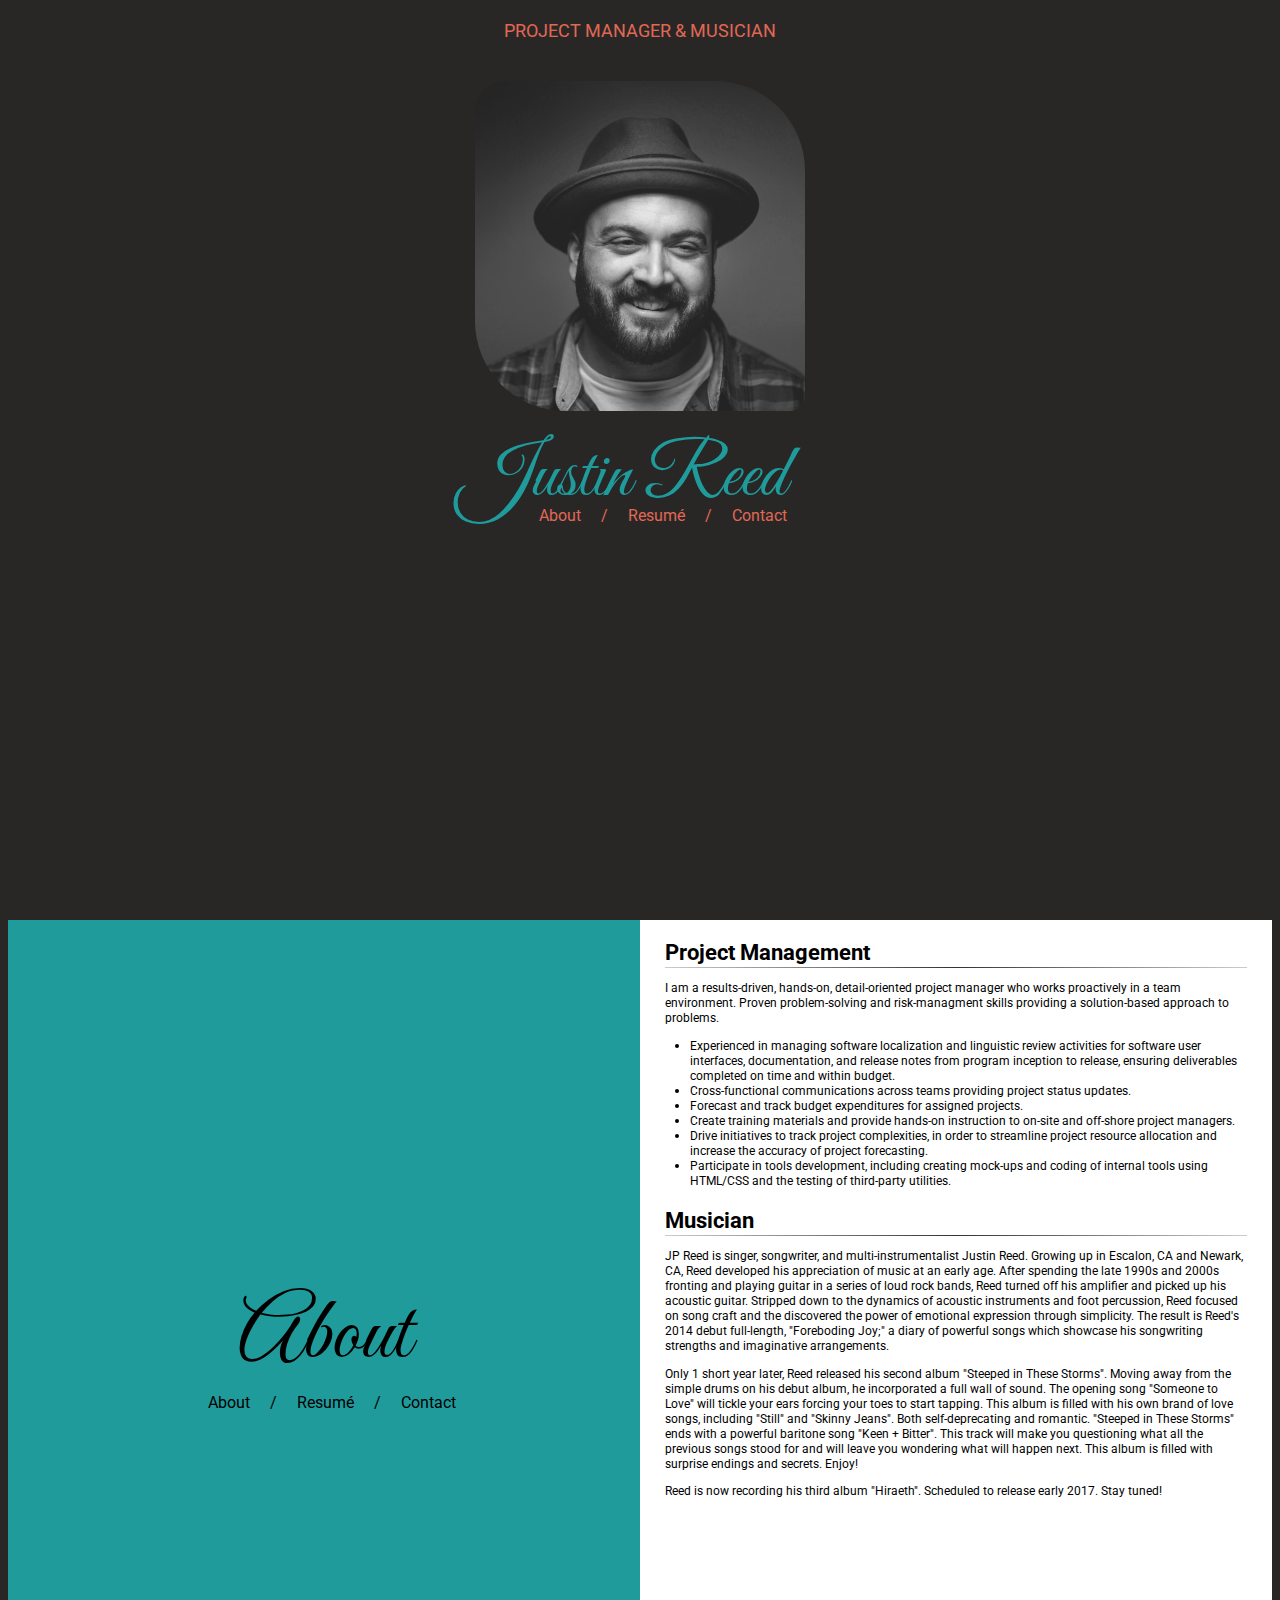
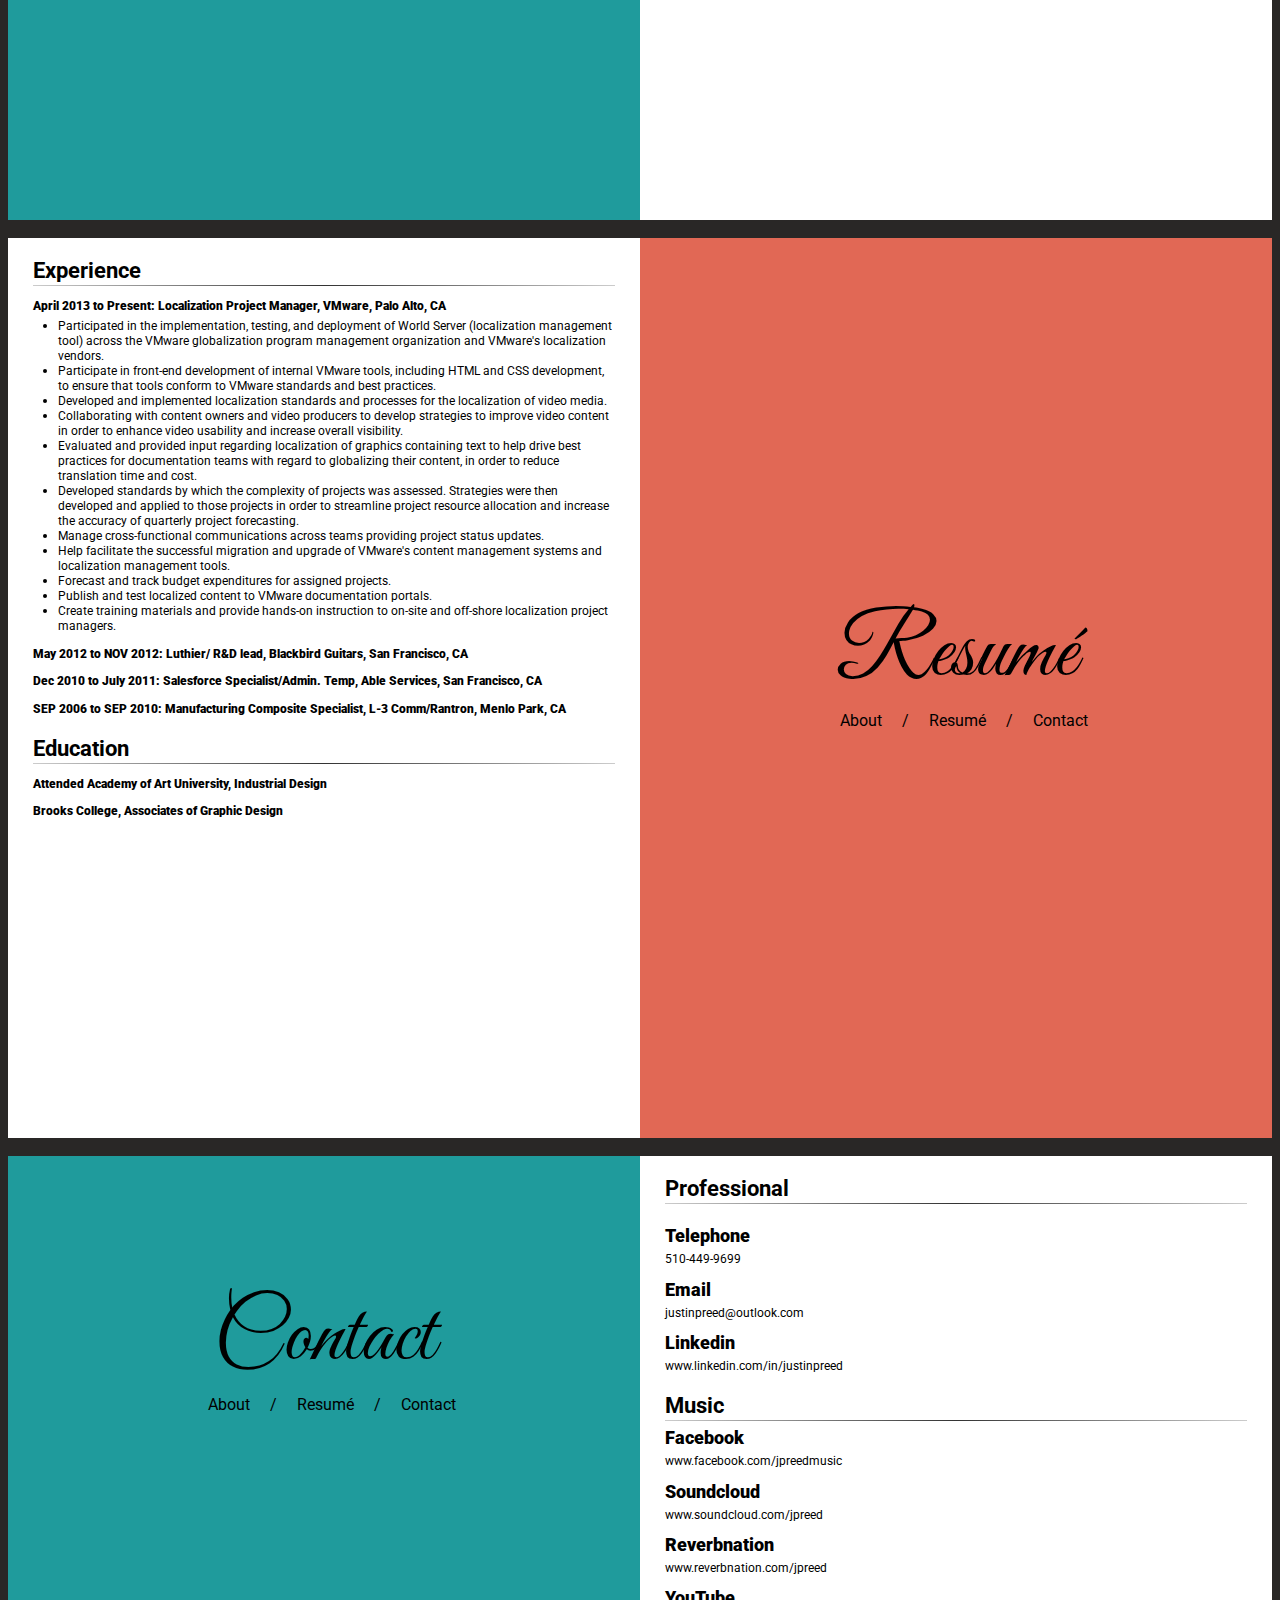
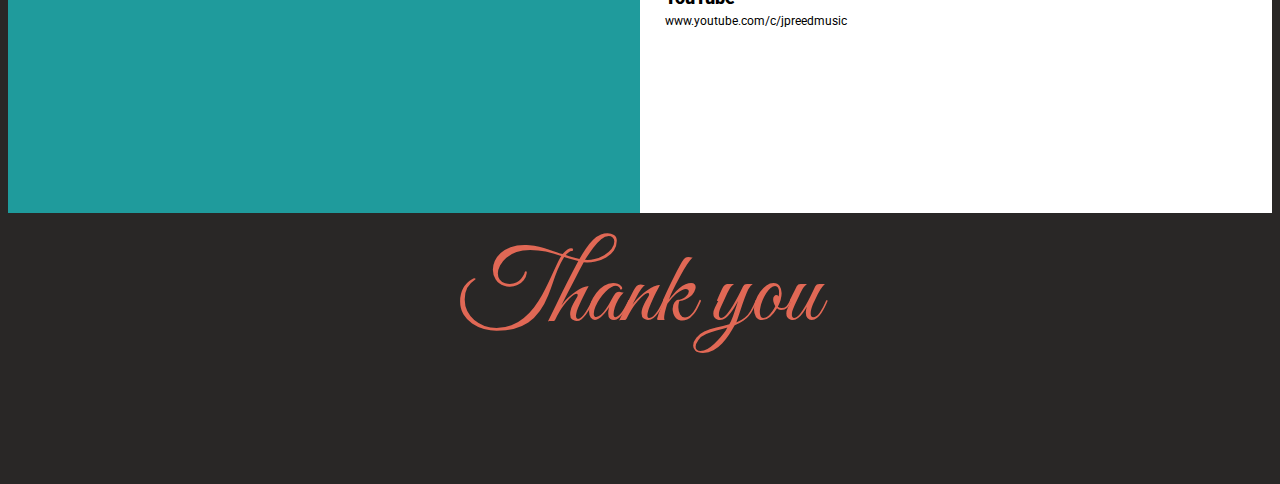
==== unit_9/index.html @ cbc04bd0 "Final Project" ====
<!DOCTYPE html>
<html>
<head>
	<title>Justin Reed</title>

	<link rel="stylesheet" type="text/css" href="css/style.css">
</head>
<body>
	<meta name="viewport" content="width=device-width, initial-scale=1">
	<div id="wrapper" class="clearfix">
		<div id="intro">
			<header>PROJECT MANAGER & MUSICIAN</header>
			<img src="img/me.jpg">
			<h1 id="intro_header">Justin Reed</h1>
			<ul id="intro_nav">
				<li id="intro_li"><a href="#about">About</a></li>
				<li>/</li>
				<li><a href="#resume">Resum&#233</a></li>
				<li>/</li>
				<li><a href="#contact">Contact</a></li>
			</ul>
		</div>

		<!--About section-->
		<section><a name="about"></a>
			<div class="title blue">
				<h1>About</h1>
				<ul class="title_nav">
					<li><a href="#about">About</a></li>
					<li>/</li>
					<li><a href="#resume">Resum&#233</a></li>
					<li>/</li>
					<li><a href="#contact">Contact</a></li>
				</ul>
			</div>
			<div class="content left">
				<div class="content_container">
					<h2>Project Management</h2>
					<hr>
					<p>I am a results-driven, hands-on, detail-oriented project manager who works proactively in a team environment. Proven problem-solving and risk-managment skills providing a solution-based approach to problems.</p>
					<ul id="about_content">
						<li>Experienced in managing software localization and linguistic review activities for software user interfaces, documentation, and release notes from program inception to release, ensuring deliverables completed on time and within budget.</li>
						<li>Cross-functional communications across teams providing project status updates.</li>
						<li>Forecast and track budget expenditures for assigned projects.</li>
						<li>Create training materials and provide hands-on instruction to on-site and off-shore project managers.</li>
						<li>Drive initiatives to track project complexities, in order to streamline project resource allocation and increase the accuracy of project forecasting.</li>  
						<li>Participate in tools development, including creating mock-ups and coding of internal tools using HTML/CSS and the testing of third-party utilities.</li>
					</ul>
					<h2>Musician</h2>
					<hr>
					<p>
						JP Reed is singer, songwriter, and multi-instrumentalist Justin Reed. Growing up in Escalon, CA and Newark, CA, Reed developed his appreciation of music at an early age. After spending the late 1990s and 2000s fronting and playing guitar in a series of loud rock bands, Reed turned off his amplifier and picked up his acoustic guitar. Stripped down to the dynamics of acoustic instruments and foot percussion, Reed focused on song craft and the discovered the power of emotional expression through simplicity. The result is Reed's 2014 debut full-length, "Foreboding Joy;" a diary of powerful songs which showcase his songwriting strengths and imaginative arrangements.</p>

					<p>
						Only 1 short year later, Reed released his second album "Steeped in These Storms". Moving away from the simple drums on his debut album, he incorporated a full wall of sound. The opening song "Someone to Love" will tickle your ears forcing your toes to start tapping. This album is filled with his own brand of love songs, including "Still" and "Skinny Jeans". Both self-deprecating and romantic. "Steeped in These Storms" ends with a powerful baritone song "Keen + Bitter". This track will make you questioning what all the previous songs stood for and will leave you wondering what will happen next. This album is filled with surprise endings and secrets. Enjoy!</p>
					<p>
						Reed is now recording his third album "Hiraeth". Scheduled to release early 2017. Stay tuned!</p>
				</div>
			</div>
		</section>
		<br>
		<!--Resume section-->
		<section><a name="resume"></a>
			<div class="title coral">
				<h1>Resum&#233</h1>
				<ul class="title_nav">
					<li><a href="#about">About</a></li>
					<li>/</li>
					<li><a href="#resume">Resum&#233</a></li>
					<li>/</li>
					<li><a href="#contact">Contact</a></li>
				</ul>
			</div>
			<div class="content right">
				<div class="content_container">
					<h2>Experience</h2>
					<hr>
					<h3>April 2013 to Present: Localization Project Manager, VMware, Palo Alto, CA</h3>
					<ul>
						<li>Participated in the implementation, testing, and deployment of World Server (localization management tool) across the VMware globalization program management organization and VMware's localization vendors.</li>
						<li>Participate in front-end development of internal VMware tools, including HTML and CSS development, to ensure that tools conform to VMware standards and best practices.</li>
						<li>Developed and implemented localization standards and processes for the localization of video media.</li>
						<li>Collaborating with content owners and video producers to develop strategies to improve video content in order to enhance video usability and increase overall visibility.</li>
						<li>Evaluated and provided input regarding localization of graphics containing text to help drive best practices for documentation teams with regard to globalizing their content, in order to reduce translation time and cost.</li>
						<li>Developed standards by which the complexity of projects was assessed. Strategies were then developed and applied to those projects in order to streamline project resource allocation and increase the accuracy of quarterly project forecasting.</li>
						<li>Manage cross-functional communications across teams providing project status updates.
						<li>Help facilitate the successful migration and upgrade of VMware's content management systems and localization management tools.</li>
						<li>Forecast and track budget expenditures for assigned projects.</li>
						<li>Publish and test localized content to VMware documentation portals.</li>
						<li>Create training materials and provide hands-on instruction to on-site and off-shore localization project managers.</li>
					</ul>
					<h3>May 2012 to NOV 2012: Luthier/ R&D lead, Blackbird Guitars, San Francisco, CA</h3>
					<h3>Dec 2010 to July 2011:  Salesforce Specialist/Admin. Temp, Able Services, San Francisco, CA</h3>
					<h3>SEP 2006 to SEP 2010:  Manufacturing Composite Specialist, L-3 Comm/Rantron, Menlo Park, CA</h3>
					<h2>Education</h2>
					<hr>
					<h3>Attended Academy of Art University, Industrial Design</h3>
					<h3>Brooks College, Associates of Graphic Design</h3>
				</div>
			</div>
		</section>
		<br>
		<!--contact section-->
		<section id="contact"><a name="contact"></a>
			<div class="title blue">
				<h1>Contact</h1>
				<ul class="title_nav">
					<li><a href="#about">About</a></li>
					<li>/</li>
					<li><a href="#resume">Resum&#233</a></li>
					<li>/</li>
					<li><a href="#contact">Contact</a></li>
				</ul>
			</div>
			<div class="content left">
				<div class="content_container contactP">
					<h2>Professional</h2>
					<hr><br>
					<h4>Telephone</h4>
					<p>510-449-9699</p>
					<h4>Email</h4>
					<p><a href="mailto:justinpreed@outlook.com">justinpreed@outlook.com</a></p>
					<h4>Linkedin</h4>
					<p><a href="http://www.linkedin.com/in/justinpreed">www.linkedin.com/in/justinpreed</a></p>
					<h2>Music</h2>
					<hr>
					<h4>Facebook</h4>
					<p><a href="https://www.facebook.com/jpreedmusic">www.facebook.com/jpreedmusic</a></p>
					<h4>Soundcloud</h4>
					<p><a href="https://www.soundcloud.com/jpreed">www.soundcloud.com/jpreed</a></p>
					<h4>Reverbnation</h4>
					<p><a href="https://www.reverbnation.com/jpreed">www.reverbnation.com/jpreed</a></p>
					<h4>YouTube</h4>
					<p><a href="https://www.youtube.com/c/jpreedmusic">www.youtube.com/c/jpreedmusic</a></p>
				</div>

			</div>
		</section>
		<footer class="thanks">
			<h1>Thank you</h1>
		</footer>		
	</div>
</body>
</html>
---- unit_9/css/style.css ----
@import 'https://fonts.googleapis.com/css?family=Great+Vibes|Montserrat|Roboto';

/* High Level styling */
#wrapper {
	margin: 0 auto;
	max-width: 1400px;
}
.clearfix:after {
    visibility: hidden;
    display: block;
    font-size: 0;
    content: " ";
    clear: both;
    height: 0;
}
body {
	background-color: #292726;
}
h1 {
	font-family: 'Great Vibes', cursive;
	text-align: center;
	font-size: 90px;
	font-weight: 100;
	padding-top: 40vh;
	margin: 0 0 0px 0;
}
.section_title {
	padding: 100px;
}
h2 {
	font-size: 22px;
	font-family: 'Roboto', sans-serif;
	margin: 20px 0px 2px 0px;
}
h3 {
	font-size: 1em;
	font-family: 'Roboto', sans-serif;
	margin-bottom: 5px;
	font-weight: 900;
}
h4 {
	font-size: 18px;
	font-family: 'Roboto', sans-serif;
	margin: 0px;
	font-weight: 900;
}

p {
	font-family: 'Roboto', sans-serif;
}
.contactP p{
	margin-top: 5px;
}
ul {
	font-family: 'Roboto', sans-serif;
    margin: 0;
    padding: 0;
}
li {
	margin-left: 25px;
}
hr {
	margin-top: 0px;
 	border: 0; 
 	height: 1px; 
 	background: #333; 
 	background-image: linear-gradient(to right, #ccc, #333, #ccc);
}

#intro_nav li, .title_nav li {
    display: inline;
    margin-left: 16px;
    width: 60px;
}
li a, a {
	text-decoration: none;
	color: inherit;
}

.blue {
	background-color: #1f9b9c;
	float:left;
}
.coral{
	background-color: #e16855;
	float: right;
}
.content {
	background-color: #FFF;
	height: 100%;
	width: 50%;
}
.content, p h2 ul{
	padding: 0 0%;
}
.content, p li {
	font-size: .97vw
}
.content_container {
	margin: 2% 4%;
}

.title {
	height: 100%;
	width: 50%;
}
.left {
	float: left;
}
.right {
	float: right;
}
/* intro section */
#intro_header {
	position: absolute;
	color: #1f9b9c;
	font-size: 75px;
	margin: 0px 10px 10px 93px;
	padding-top: 0px;
	z-index: -1;
}
#intro_nav{
	text-align: center;
	color: #e16855;
	margin: 95px 30px 0px 0px;
}
#intro_li {
	padding-left: 60px;
}
#about_content {
	list-style: disc;
	text-align: left;
}
.title_nav{
	text-align: center;
}
img {
	display: block;
	height: 55%;
	width: 60%;
	margin: 40px auto 20px auto;
	border-radius: 30px 90px 15px;
}

#intro {
	width: 550px;
	margin: 0 auto;
	min-height: 100vh;
}
header {
	margin-top: 20px;
	font-family: 'Roboto', sans-serif;
	font-size: 18px;
	color: #e16855;
	text-align: center;
}
section {
	height: 100vh;
}
#contact {
	height:73vh;
}
#contact h1{
	padding-top: 1.4em;
}
.thanks {
	height: 27vh;
}
.thanks h1 {
	margin-top: 20px;
	padding-top: 0px;
	color: #e16855;
	font-size: 8vw;
}
span {
	color: #1f9b9c;
}

@media (max-width: 800px) {
	h1, #contact h1 {
		padding-top: .2em;
	}
	.thanks h1 {
		float: left;
		padding-top: .1em;
		margin-left: 35%
	}
	ul {
		display: none;
	}
	p {
		font-size: 14px;
	}
	.left {
		float: none;
	}
	.right {
		float: none;
	}

	.content {
		float: left;
		width: 100%;
	}
	.title {
		margin-top: 10px;
		height: 140px;
		width: 100%;
	}
	#intro_nav{
		display:none;
	}
}

@media only screen and (max-width: 565px) {
	header {
		margin-right: 5vw;
	}
	img {
		display: block;
		height: 90vw;
		width: 90vw;
		margin: 40px auto 20px 18px;
		border-radius: 0;
	}

	#intro_header {
		margin-top: 10px;
		margin-left: 13vw;
	}


@media only screen and (max-width: 480px) {
	h1, #contact h1, .thanks h1  {
		font-size: 80px;
	}
	.title {
		margin-top: 10px;
		height: 125px;
		width: 100%;
	}
	img {
		display: block;
		height: 90%;
		width: 90%;
		margin: 0;
		border-radius: 0;
	}
	#intro_header {
		margin-top: 10px;
		margin-left: 14%;
	}

}
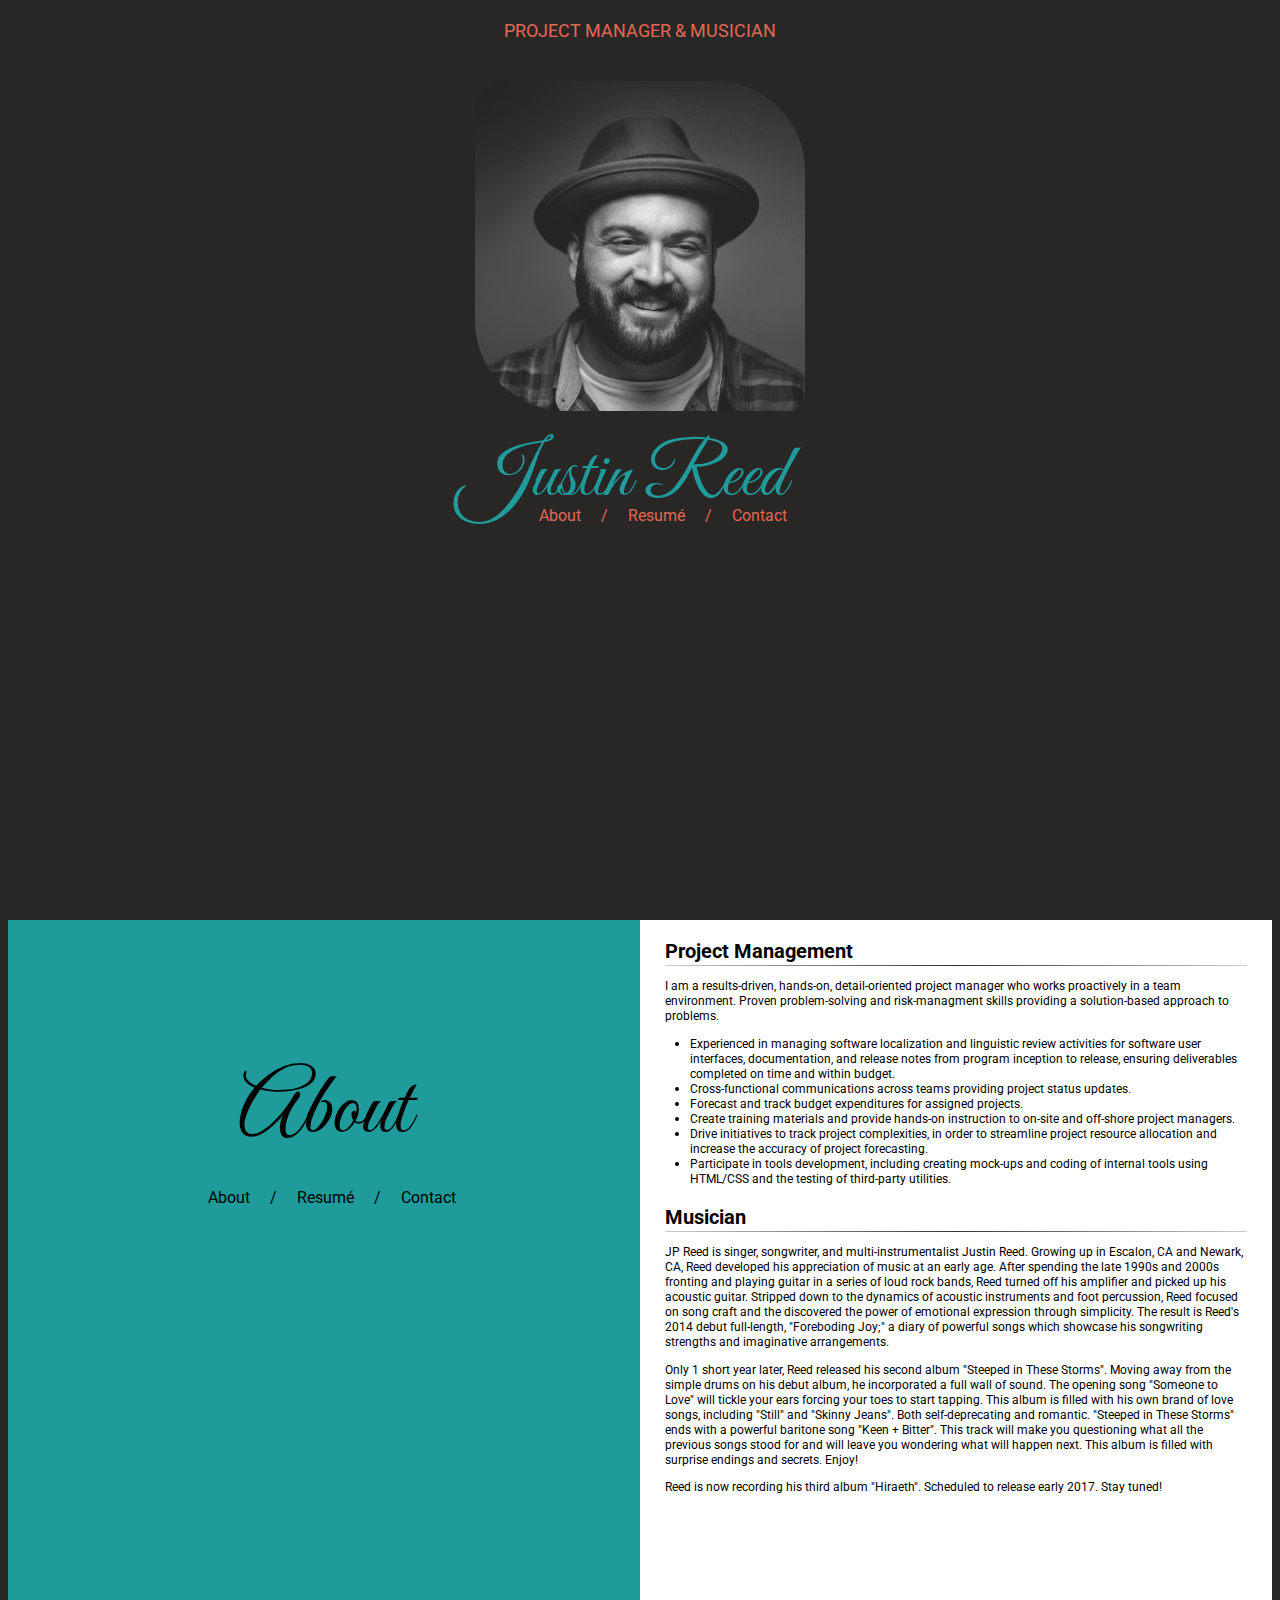
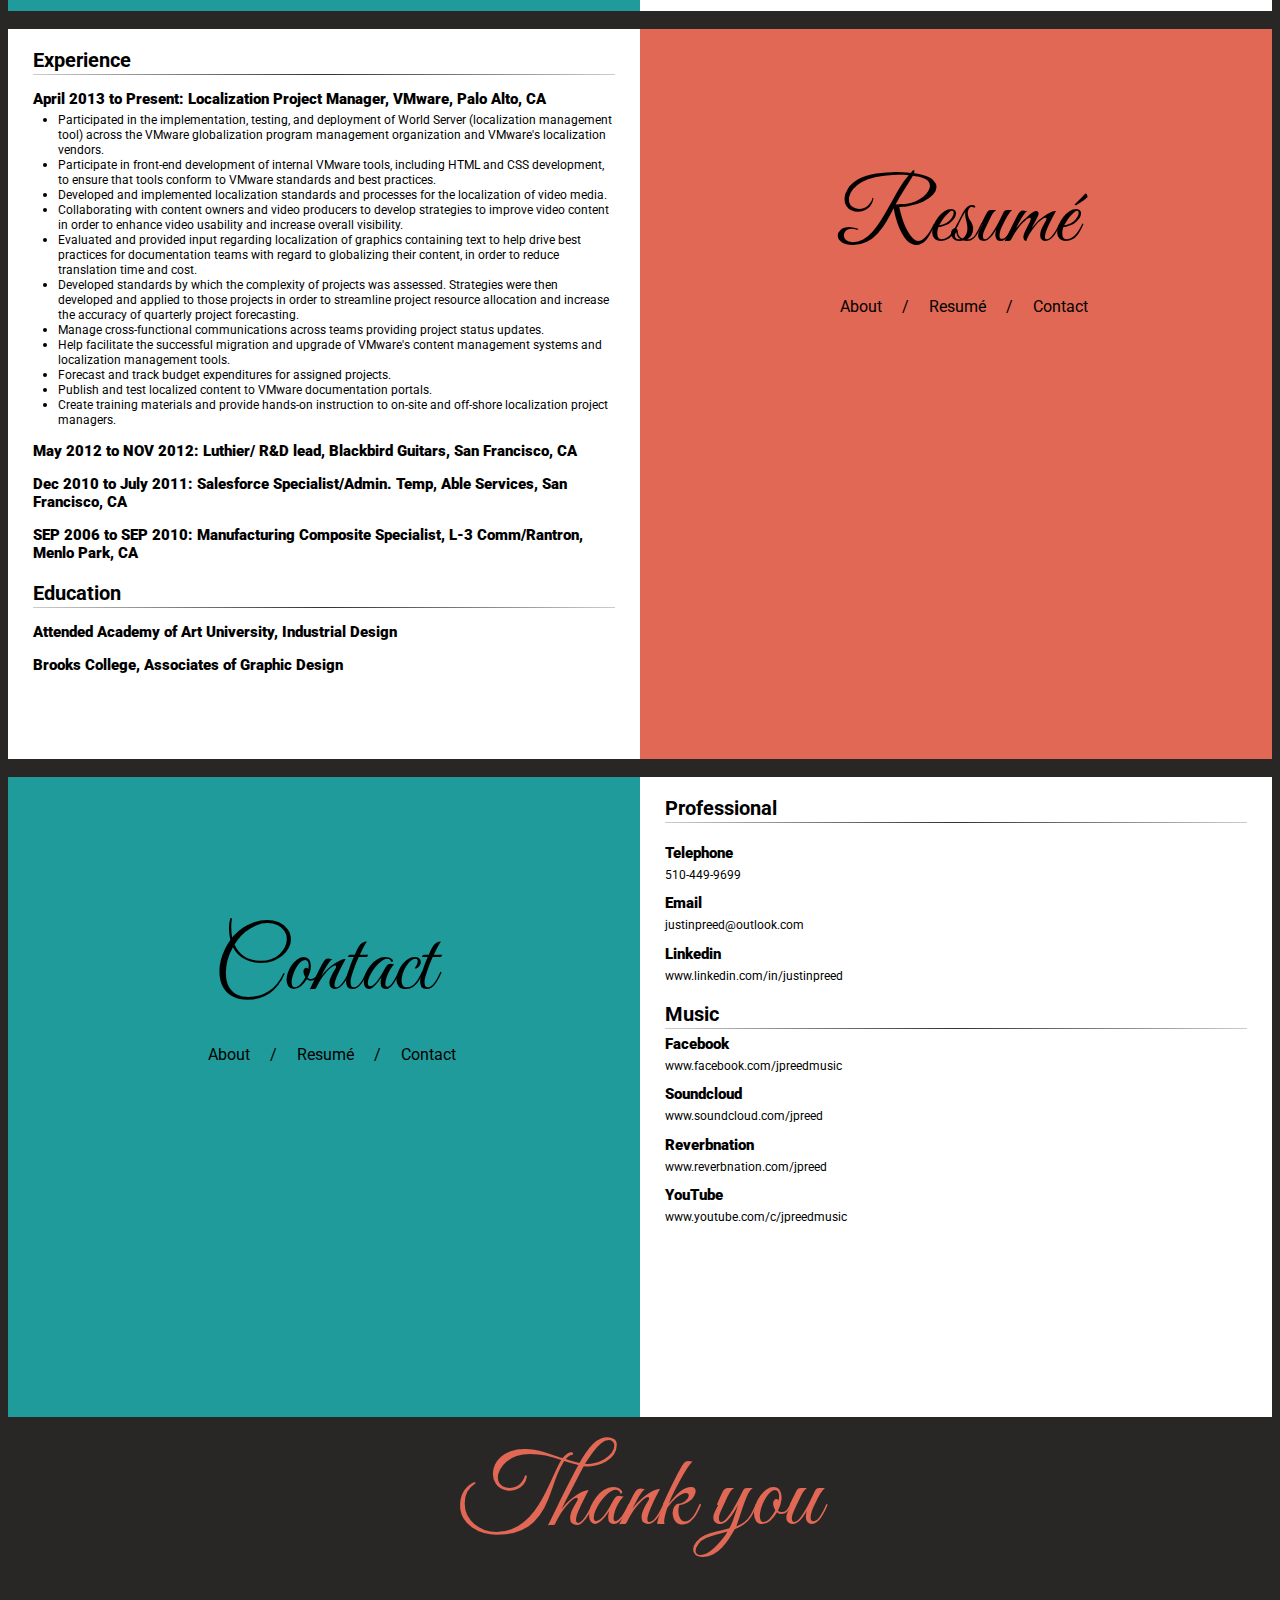
==== commit 2975d3bd: "unit 9 Update" ====
--- a/unit_9/index.html
+++ b/unit_9/index.html
@@ -22,7 +22,7 @@
 		</div>
 
 		<!--About section-->
-		<section><a name="about"></a>
+		<section id="about">
 			<div class="title blue">
 				<h1>About</h1>
 				<ul class="title_nav">
@@ -33,12 +33,12 @@
 					<li><a href="#contact">Contact</a></li>
 				</ul>
 			</div>
-			<div class="content left">
+			<div class="content left"><a name="about"></a>
 				<div class="content_container">
 					<h2>Project Management</h2>
 					<hr>
 					<p>I am a results-driven, hands-on, detail-oriented project manager who works proactively in a team environment. Proven problem-solving and risk-managment skills providing a solution-based approach to problems.</p>
-					<ul id="about_content">
+					<ul>
 						<li>Experienced in managing software localization and linguistic review activities for software user interfaces, documentation, and release notes from program inception to release, ensuring deliverables completed on time and within budget.</li>
 						<li>Cross-functional communications across teams providing project status updates.</li>
 						<li>Forecast and track budget expenditures for assigned projects.</li>
@@ -60,7 +60,7 @@
 		</section>
 		<br>
 		<!--Resume section-->
-		<section><a name="resume"></a>
+		<section id="resume">
 			<div class="title coral">
 				<h1>Resum&#233</h1>
 				<ul class="title_nav">
@@ -71,7 +71,7 @@
 					<li><a href="#contact">Contact</a></li>
 				</ul>
 			</div>
-			<div class="content right">
+			<div class="content right"><a name="resume"></a>
 				<div class="content_container">
 					<h2>Experience</h2>
 					<hr>
@@ -101,7 +101,7 @@
 		</section>
 		<br>
 		<!--contact section-->
-		<section id="contact"><a name="contact"></a>
+		<section id="contact">
 			<div class="title blue">
 				<h1>Contact</h1>
 				<ul class="title_nav">
@@ -112,7 +112,7 @@
 					<li><a href="#contact">Contact</a></li>
 				</ul>
 			</div>
-			<div class="content left">
+			<div class="content left"><a name="contact"></a>
 				<div class="content_container contactP">
 					<h2>Professional</h2>
 					<hr><br>
--- a/unit_9/css/style.css
+++ b/unit_9/css/style.css
@@ -13,38 +13,34 @@
     clear: both;
     height: 0;
 }
-body {
-	background-color: #292726;
-}
 h1 {
 	font-family: 'Great Vibes', cursive;
 	text-align: center;
 	font-size: 90px;
 	font-weight: 100;
-	padding-top: 40vh;
-	margin: 0 0 0px 0;
+	padding-top: 1.5em;
+	margin: 0 0 20px 0;
 }
 .section_title {
 	padding: 100px;
 }
 h2 {
-	font-size: 22px;
+	font-size: 1.6em;
 	font-family: 'Roboto', sans-serif;
 	margin: 20px 0px 2px 0px;
 }
 h3 {
-	font-size: 1em;
-	font-family: 'Roboto', sans-serif;
-	margin-bottom: 5px;
+	font-size: 1.2em;
+	font-family: 'Roboto', sans-serif;
+	margin-bottom: 4px;
 	font-weight: 900;
 }
 h4 {
-	font-size: 18px;
+	font-size: 1.2em;
 	font-family: 'Roboto', sans-serif;
 	margin: 0px;
 	font-weight: 900;
 }
-
 p {
 	font-family: 'Roboto', sans-serif;
 }
@@ -86,6 +82,7 @@
 	float: right;
 }
 .content {
+	overflow: scroll;
 	background-color: #FFF;
 	height: 100%;
 	width: 50%;
@@ -99,10 +96,12 @@
 .content_container {
 	margin: 2% 4%;
 }
-
 .title {
 	height: 100%;
 	width: 50%;
+}
+.title h1{
+	height:;
 }
 .left {
 	float: left;
@@ -123,13 +122,10 @@
 	text-align: center;
 	color: #e16855;
 	margin: 95px 30px 0px 0px;
+	padding-bottom: 30px;
 }
 #intro_li {
 	padding-left: 60px;
-}
-#about_content {
-	list-style: disc;
-	text-align: left;
 }
 .title_nav{
 	text-align: center;
@@ -141,7 +137,9 @@
 	margin: 40px auto 20px auto;
 	border-radius: 30px 90px 15px;
 }
-
+body {
+	background-color: #292726;
+}
 #intro {
 	width: 550px;
 	margin: 0 auto;
@@ -154,15 +152,17 @@
 	color: #e16855;
 	text-align: center;
 }
-section {
-	height: 100vh;
+
+#about {
+	height: 54vw;
+}
+#resume {
+	height: 57vw;
 }
 #contact {
-	height:73vh;
-}
-#contact h1{
-	padding-top: 1.4em;
-}
+	height:50vw;
+}
+
 .thanks {
 	height: 27vh;
 }
@@ -175,21 +175,43 @@
 span {
 	color: #1f9b9c;
 }
-
 @media (max-width: 800px) {
-	h1, #contact h1 {
+	h1 {
+		font-size: 5em;
 		padding-top: .2em;
 	}
+	img {
+		display: block;
+		height: 60%;
+		width: 60%;
+		margin: 20px auto 20px auto;
+		border-radius: 30px 90px 15px;
+	}
+	header {
+		margin: 10px auto 0 auto ;
+	}
+	#about {
+		height: 75vw;
+	}
+	#resume {
+		height: 82vw;
+	}
+	#contact {
+		height:80vw;
+	}
+	#intro_header {
+		position: relative;
+		margin: 30px auto;
+	}
+
 	.thanks h1 {
-		float: left;
 		padding-top: .1em;
-		margin-left: 35%
-	}
-	ul {
+	}
+	.title ul {
 		display: none;
 	}
-	p {
-		font-size: 14px;
+	.content, p li{
+		font-size: 1.5vw;
 	}
 	.left {
 		float: none;
@@ -214,44 +236,50 @@
 
 @media only screen and (max-width: 565px) {
 	header {
-		margin-right: 5vw;
-	}
+		text-align: center;
+	}
+	#intro {
+	width: 90vw;
+	margin: 0 auto;
+	min-height: 200px;
+}
 	img {
 		display: block;
-		height: 90vw;
-		width: 90vw;
-		margin: 40px auto 20px 18px;
+		height: 60%;
+		width: 60%;
+		margin: 20px auto 20px auto;
 		border-radius: 0;
 	}
 
 	#intro_header {
+		font-size: 3em;
+		display: block;
+		text-align: center;
 		margin-top: 10px;
-		margin-left: 13vw;
 	}
 
 
 @media only screen and (max-width: 480px) {
 	h1, #contact h1, .thanks h1  {
 		font-size: 80px;
+	}
+	#intro {
+	width: 90vw;
+	margin: 0 auto;
+	min-height: 200px;
+}
+	img {
+		display: block;
+		height: 40%;
+		width: 40%;
+		margin: 20px auto 20px auto;
+		border-radius: 0;
 	}
 	.title {
 		margin-top: 10px;
 		height: 125px;
 		width: 100%;
 	}
-	img {
-		display: block;
-		height: 90%;
-		width: 90%;
-		margin: 0;
-		border-radius: 0;
-	}
-	#intro_header {
-		margin-top: 10px;
-		margin-left: 14%;
-	}
-
-}
-
-
-
+
+
+}
